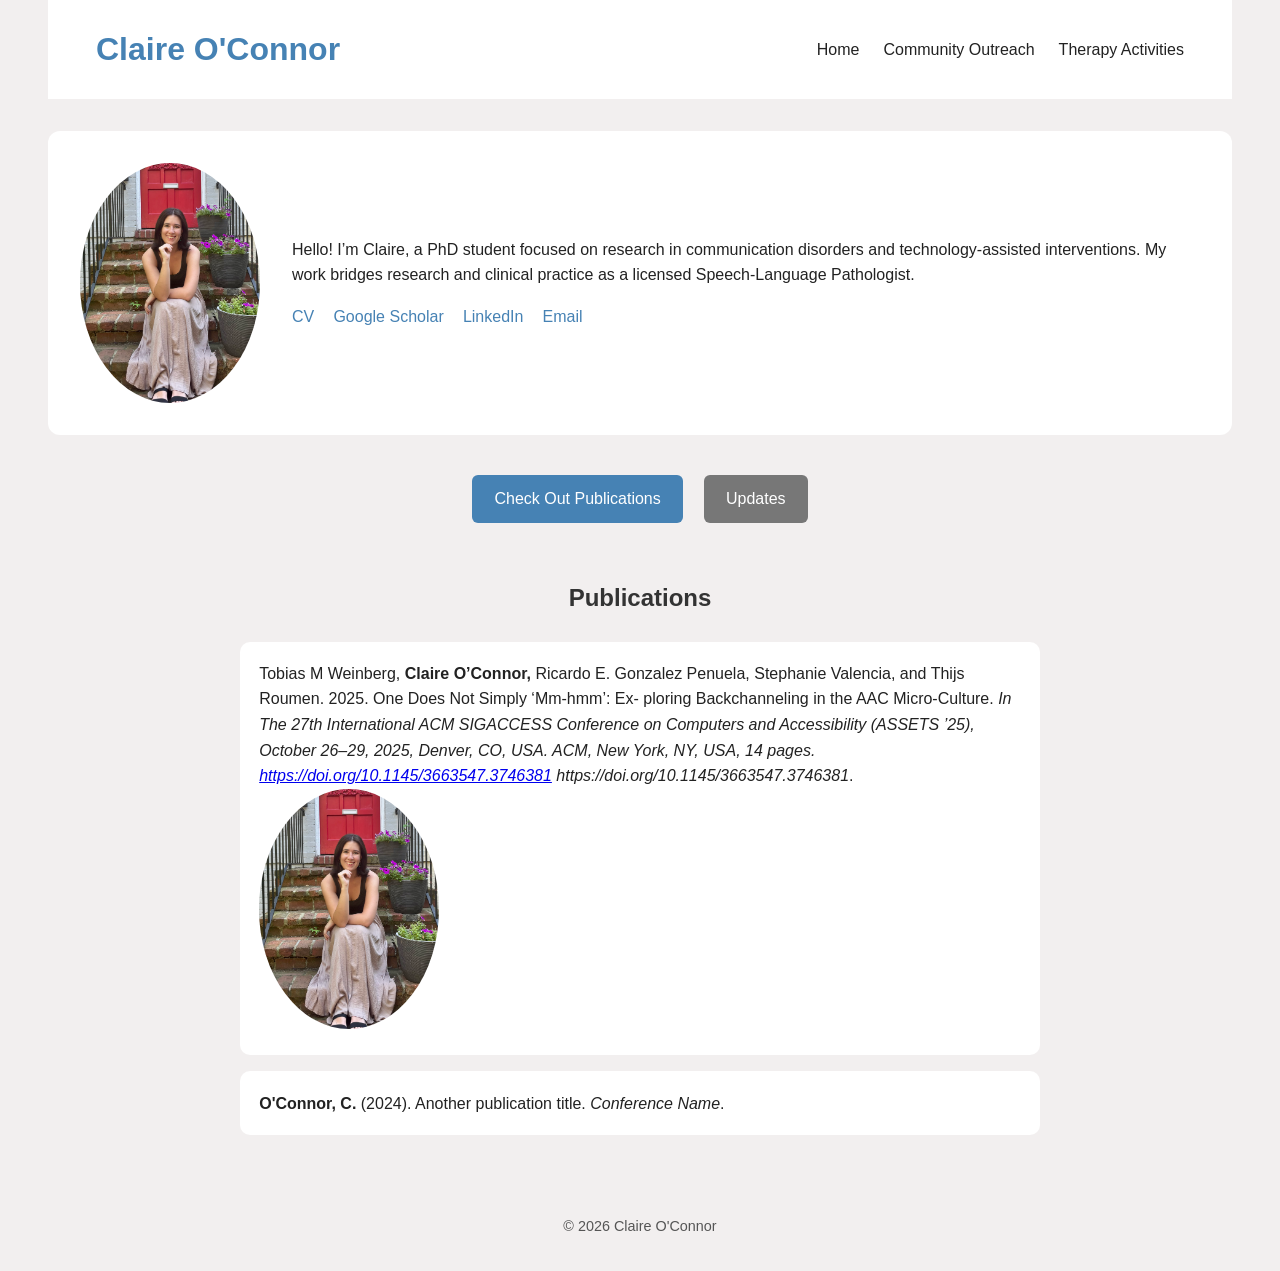
==== index.html @ fae5824e "Add clickable DOI link to citation in index.html Updated citation to include a clickable DOI link." ====
<!DOCTYPE html>
<html lang="en">
<head>
<meta charset="UTF-8">
<meta name="viewport" content="width=device-width, initial-scale=1.0">
<meta name="description" content="Home page of Claire O'Connor, PhD student and SLP.">
<title>Claire O'Connor - Home</title>
<link rel="stylesheet" href="style.css">
</head>
<body>
<header class="top-header">
  <h1>Claire O'Connor</h1>

  <!-- Top-right navigation -->
  <nav class="top-nav">
    <ul>
      <li><a href="index.html">Home</a></li>
      <li><a href="#">Community Outreach</a></li>
      <li><a href="#">Therapy Activities</a></li>
    </ul>
  </nav>
</header>

<main>
  <section id="intro">
    <div class="intro-card">

      <!-- IMAGE (now on LEFT) -->
      <img src="FullSizeRender.jpeg" alt="Claire O'Connor" class="profile-pic">

      <!-- BIO + LINKS -->
      <div class="bio">
        <p>
          Hello! I’m Claire, a PhD student focused on research in communication disorders and technology-assisted interventions. My work bridges research and clinical practice as a licensed Speech-Language Pathologist.
        </p>

        <!-- Navigation INSIDE white box -->
        <div class="bio-links">
          <a href="#CV_4.2026.pdf">CV</a>
          <a href="https://scholar.google.com/citations?user=1RlZTdcAAAAJ&hl=en">Google Scholar</a>
          <a href="https://www.linkedin.com/in/claireoconnor612/">LinkedIn</a>
          <a href="mailto:coconno5@umd.edu">Email</a>
        </div>
      </div>

    </div>
  </section>

  <!-- Buttons under white box -->
  <div class="main-buttons">
    <a href="#publications" class="button">Check Out Publications</a>
    <a href="#" class="button secondary">Updates</a>
  </div>
</main>

  <section id="publications" class="publications-section">
  <h2>Publications</h2>

  <div class="pub-card">
    <p>Tobias M Weinberg, <strong> Claire O’Connor, </strong> Ricardo E. Gonzalez Penuela, Stephanie
Valencia, and Thijs Roumen. 2025. One Does Not Simply ‘Mm-hmm’: Ex-
ploring Backchanneling in the AAC Micro-Culture. <em>In The 27th International
ACM SIGACCESS Conference on Computers and Accessibility (ASSETS ’25),
October 26–29, 2025, Denver, CO, USA. ACM, New York, NY, USA, 14 pages. <a href="#https://doi.org/10.1145/3663547.3746381">https://doi.org/10.1145/3663547.3746381</a>
  https://doi.org/10.1145/3663547.3746381</em>.</p>

    <!-- IMAGE (now on LEFT) -->
      <img src="FullSizeRender.jpeg" alt="Claire O'Connor" class="profile-pic">
  </div>

  <div class="pub-card">
    <p><strong>O'Connor, C.</strong> (2024). Another publication title. <em>Conference Name</em>.</p>
  </div>

</section>
<footer>
<p>&copy; 2026 Claire O'Connor</p>
</footer>
</body>
</html>
---- style.css ----
/* Reset default styles */
* {
  margin: 0;
  padding: 0;
  box-sizing: border-box;
}

body {
  font-family: 'Helvetica Neue', Helvetica, Arial, sans-serif;
  line-height: 1.6;
  background-color: #B0C4DE; /* Updated background color */
  color: #222;
  padding: 0 3rem;
}

/* Header styling (separate section) */
.top-header {
  background-color: white;
  padding: 1.5rem 3rem;
  display: flex;
  justify-content: space-between;
  align-items: center;
}

/* Name */
.top-header h1 {
  color: #4682B4;
  font-size: 2rem;
}

/* Top-right nav */
.top-nav ul {
  display: flex;
  gap: 1.5rem;
  list-style: none;
}

.top-nav a {
  text-decoration: none;
  color: #222;
  font-weight: 500;
}

/* White card */
.intro-card {
  background-color: white;
  padding: 2rem;
  border-radius: 12px;
  display: flex;
  align-items: center;
  gap: 2rem;
  margin-top: 2rem;
}

/* Image LEFT now */
.profile-pic {
  width: 180px;
  border-radius: 50%;
}

/* Bio */
.bio {
  flex: 1;
}

/* Links inside bio */
.bio-links {
  margin-top: 1rem;
  display: flex;
  gap: 1.2rem;
  flex-wrap: wrap;
}

.bio-links a {
  text-decoration: none;
  color: #4682B4;
  font-weight: 500;
}

/* Buttons under card */
.main-buttons {
  text-align: center;
  margin-top: 2rem;
}

.button {
  display: inline-block;
  margin: 0.5rem;
  padding: 0.7rem 1.4rem;
  background-color: #4682B4;
  color: white;
  text-decoration: none;
  border-radius: 6px;
}

.button.secondary {
  background-color: #777;
}

.publications-section {
  margin: 3rem auto;
  max-width: 800px;
  text-align: center;
}

.publications-section h2 {
  margin-bottom: 1.5rem;
  color: #333;
}

/* Each publication box */
.pub-card {
  background-color: white;
  padding: 1.2rem;
  border-radius: 10px;
  margin-bottom: 1rem;
  text-align: left;
}

/* Body background (keep your soft tone) */
body {
  background-color: #F2EFEF;
}

/* Footer */
footer {
  text-align: center;
  padding: 2rem 0;
  color: #555;
  font-size: 0.9rem;
}

/* Responsive for mobile */
@media (max-width: 700px) {
  body {
    padding: 0 1.5rem;
  }

  header {
    flex-direction: column;
    align-items: flex-start;
  }

  #intro {
    flex-direction: column;
    text-align: center;
  }

  #intro p {
    text-align: center;
  }

  .profile-pic {
    margin-top: 1rem;
  }

  nav ul {
    flex-direction: column;
    gap: 0.5rem;
    margin-bottom: 1rem;
  }
}
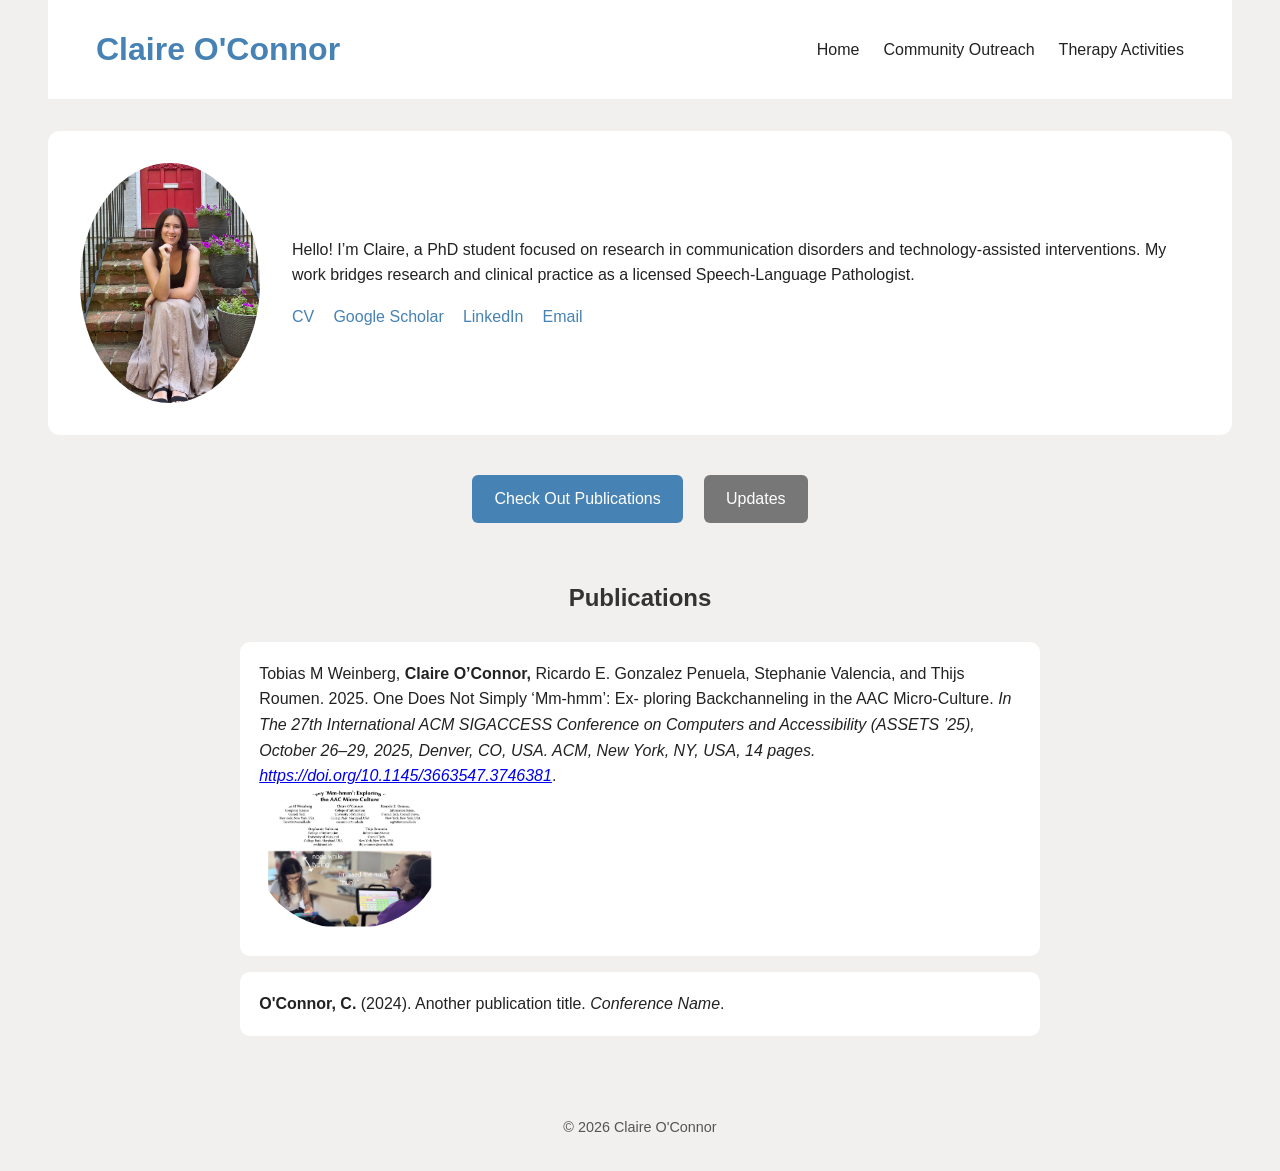
==== commit 87f0bd2a: "Fix reference link and update profile image Updated the reference link and image source in index.htm" ====
--- a/index.html
+++ b/index.html
@@ -61,11 +61,10 @@
 Valencia, and Thijs Roumen. 2025. One Does Not Simply ‘Mm-hmm’: Ex-
 ploring Backchanneling in the AAC Micro-Culture. <em>In The 27th International
 ACM SIGACCESS Conference on Computers and Accessibility (ASSETS ’25),
-October 26–29, 2025, Denver, CO, USA. ACM, New York, NY, USA, 14 pages. <a href="#https://doi.org/10.1145/3663547.3746381">https://doi.org/10.1145/3663547.3746381</a>
-  https://doi.org/10.1145/3663547.3746381</em>.</p>
+October 26–29, 2025, Denver, CO, USA. ACM, New York, NY, USA, 14 pages. <a href="#https://dl.acm.org/doi/full/10.1145/3663547.3746381">https://doi.org/10.1145/3663547.3746381</a></em>.</p>
 
     <!-- IMAGE (now on LEFT) -->
-      <img src="FullSizeRender.jpeg" alt="Claire O'Connor" class="profile-pic">
+      <img src="Weinberg_etal.2025.jpg" alt="Claire O'Connor" class="profile-pic">
   </div>
 
   <div class="pub-card">
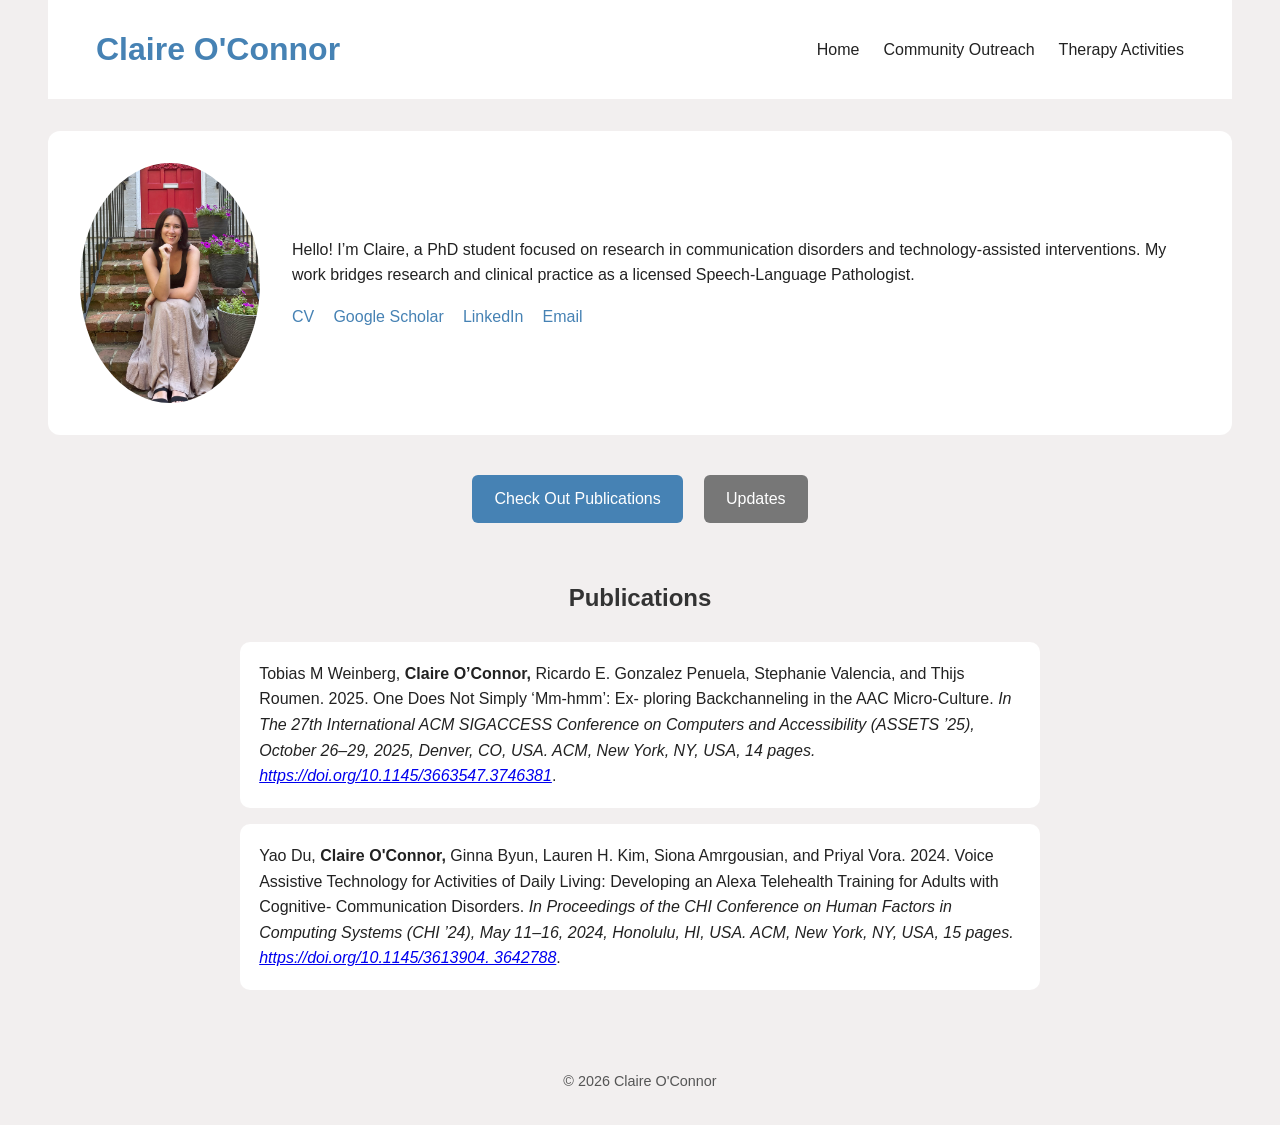
==== commit 0445006d: "Revise publication entries and remove image Updated publication details and removed an image element" ====
--- a/index.html
+++ b/index.html
@@ -62,13 +62,17 @@
 ploring Backchanneling in the AAC Micro-Culture. <em>In The 27th International
 ACM SIGACCESS Conference on Computers and Accessibility (ASSETS ’25),
 October 26–29, 2025, Denver, CO, USA. ACM, New York, NY, USA, 14 pages. <a href="#https://dl.acm.org/doi/full/10.1145/3663547.3746381">https://doi.org/10.1145/3663547.3746381</a></em>.</p>
-
-    <!-- IMAGE (now on LEFT) -->
-      <img src="Weinberg_etal.2025.jpg" alt="Claire O'Connor" class="profile-pic">
   </div>
 
   <div class="pub-card">
-    <p><strong>O'Connor, C.</strong> (2024). Another publication title. <em>Conference Name</em>.</p>
+    <p>Yao Du, <strong>Claire O'Connor,</strong> Ginna Byun, Lauren H. Kim, Siona Amrgousian,
+and Priyal Vora. 2024. Voice Assistive Technology for Activities of Daily
+Living: Developing an Alexa Telehealth Training for Adults with Cognitive-
+Communication Disorders. <em>In Proceedings of the CHI Conference on Human
+Factors in Computing Systems (CHI ’24), May 11–16, 2024, Honolulu, HI,
+USA. ACM, New York, NY, USA, 15 pages. <a href="# https://doi.org/10.1145/3613904.
+3642788">https://doi.org/10.1145/3613904.
+3642788</a></em>.</p>
   </div>
 
 </section>
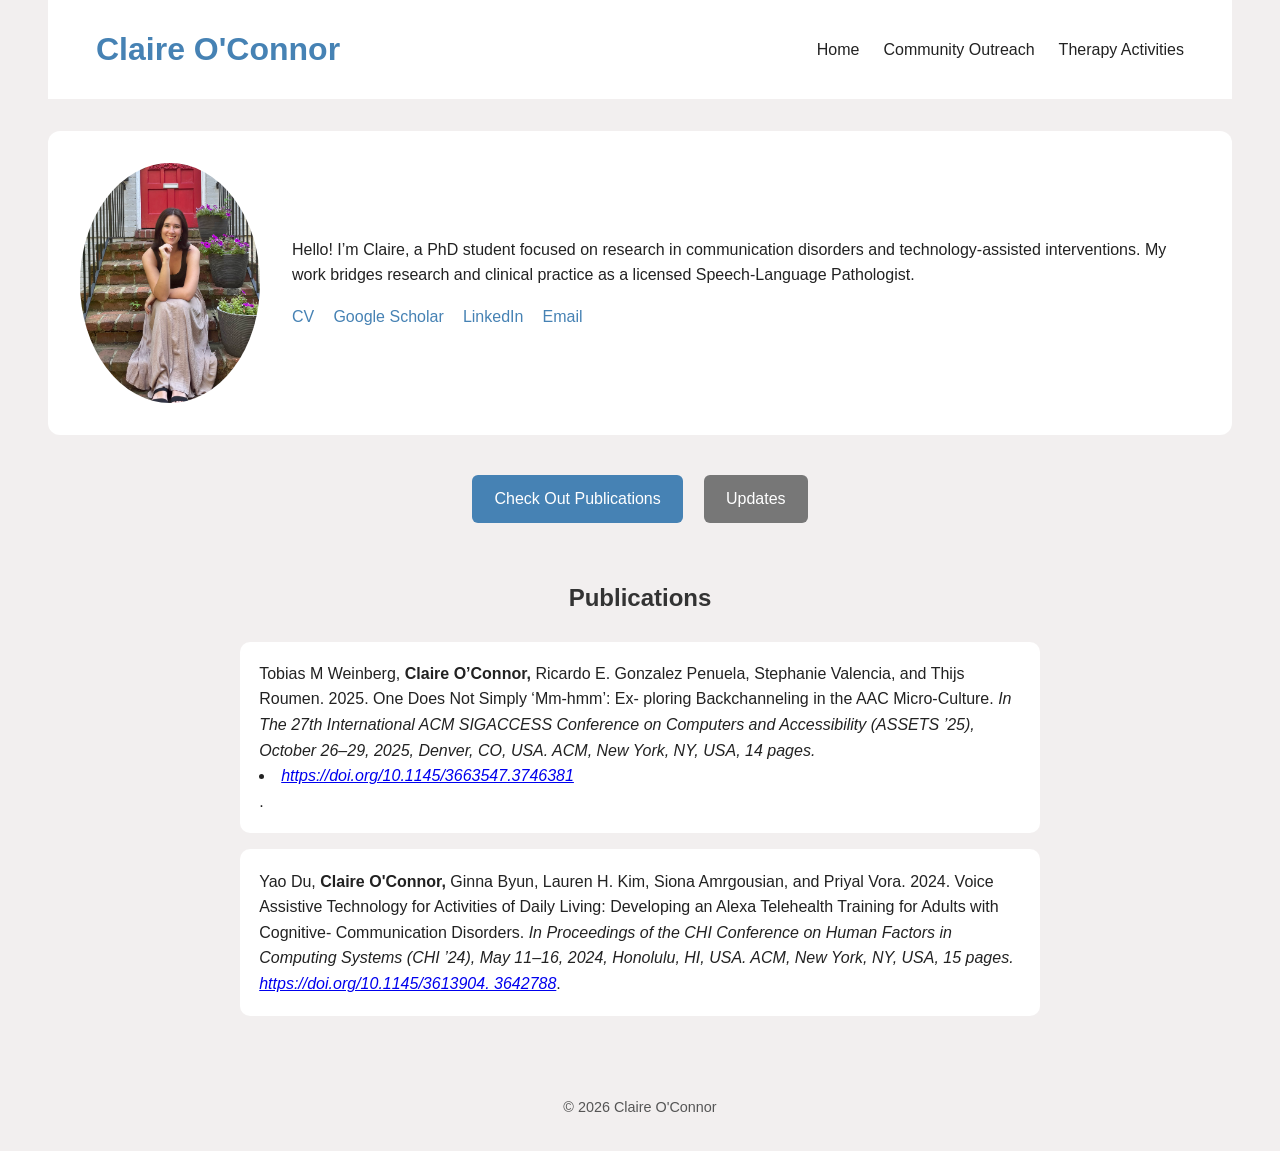
==== commit 5fa04429: "Fix HTML structure for citation link" ====
--- a/index.html
+++ b/index.html
@@ -61,7 +61,7 @@
 Valencia, and Thijs Roumen. 2025. One Does Not Simply ‘Mm-hmm’: Ex-
 ploring Backchanneling in the AAC Micro-Culture. <em>In The 27th International
 ACM SIGACCESS Conference on Computers and Accessibility (ASSETS ’25),
-October 26–29, 2025, Denver, CO, USA. ACM, New York, NY, USA, 14 pages. <a href="#https://dl.acm.org/doi/full/10.1145/3663547.3746381">https://doi.org/10.1145/3663547.3746381</a></em>.</p>
+October 26–29, 2025, Denver, CO, USA. ACM, New York, NY, USA, 14 pages. <li><a href="#https://dl.acm.org/doi/full/10.1145/3663547.3746381">https://doi.org/10.1145/3663547.3746381</a></li></em>.</p>
   </div>
 
   <div class="pub-card">
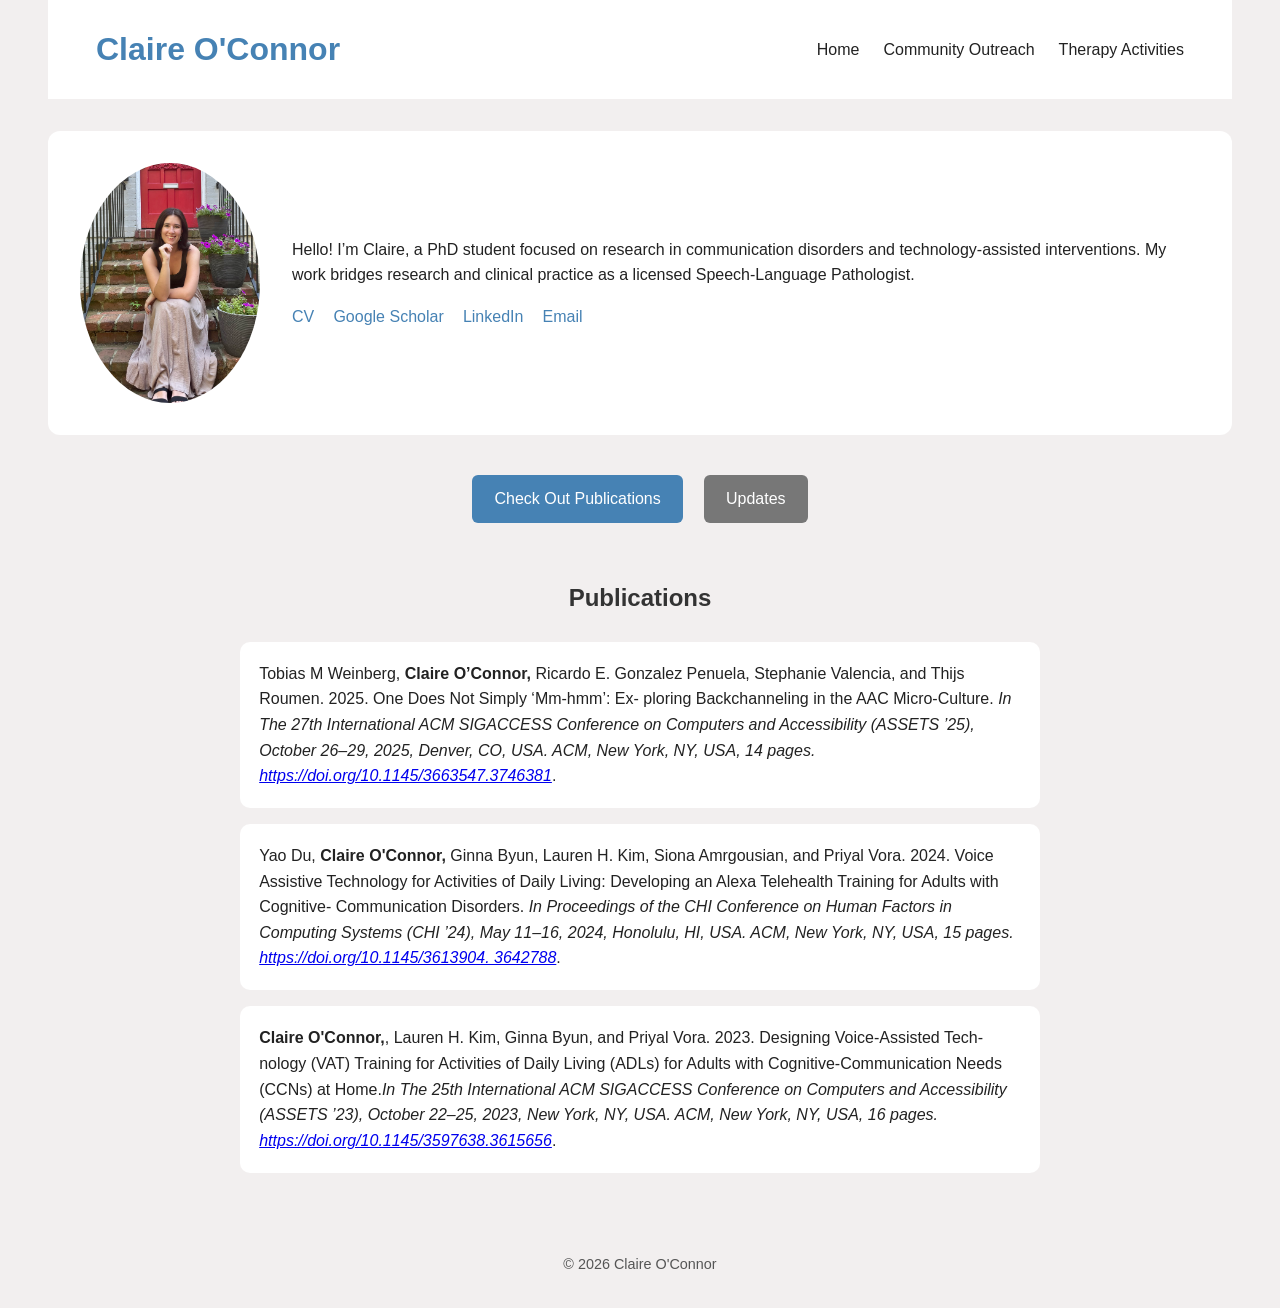
==== commit 9d27735f: "Fix HTML formatting and update publication entries" ====
--- a/index.html
+++ b/index.html
@@ -61,7 +61,7 @@
 Valencia, and Thijs Roumen. 2025. One Does Not Simply ‘Mm-hmm’: Ex-
 ploring Backchanneling in the AAC Micro-Culture. <em>In The 27th International
 ACM SIGACCESS Conference on Computers and Accessibility (ASSETS ’25),
-October 26–29, 2025, Denver, CO, USA. ACM, New York, NY, USA, 14 pages. <li><a href="#https://dl.acm.org/doi/full/10.1145/3663547.3746381">https://doi.org/10.1145/3663547.3746381</a></li></em>.</p>
+October 26–29, 2025, Denver, CO, USA. ACM, New York, NY, USA, 14 pages. <a href="#https://dl.acm.org/doi/full/10.1145/3663547.3746381">https://doi.org/10.1145/3663547.3746381</a></em>.</p>
   </div>
 
   <div class="pub-card">
@@ -70,9 +70,16 @@
 Living: Developing an Alexa Telehealth Training for Adults with Cognitive-
 Communication Disorders. <em>In Proceedings of the CHI Conference on Human
 Factors in Computing Systems (CHI ’24), May 11–16, 2024, Honolulu, HI,
-USA. ACM, New York, NY, USA, 15 pages. <a href="# https://doi.org/10.1145/3613904.
+USA. ACM, New York, NY, USA, 15 pages. <a href="#https://doi.org/10.1145/3613904.
 3642788">https://doi.org/10.1145/3613904.
 3642788</a></em>.</p>
+  </div>
+
+  <div class="pub-card">
+    <p><strong>Claire O'Connor,</strong>, Lauren H. Kim, Ginna Byun, and Priyal Vora. 2023. Designing Voice-Assisted Tech-
+nology (VAT) Training for Activities of Daily Living (ADLs) for Adults with
+Cognitive-Communication Needs (CCNs) at Home.<em>In The 25th International ACM SIGACCESS Conference on Computers and Accessibility (ASSETS ’23),
+October 22–25, 2023, New York, NY, USA. ACM, New York, NY, USA, 16 pages. <a href="#https://doi.org/10.1145/3597638.3615656">https://doi.org/10.1145/3597638.3615656</a></em>.</p>
   </div>
 
 </section>
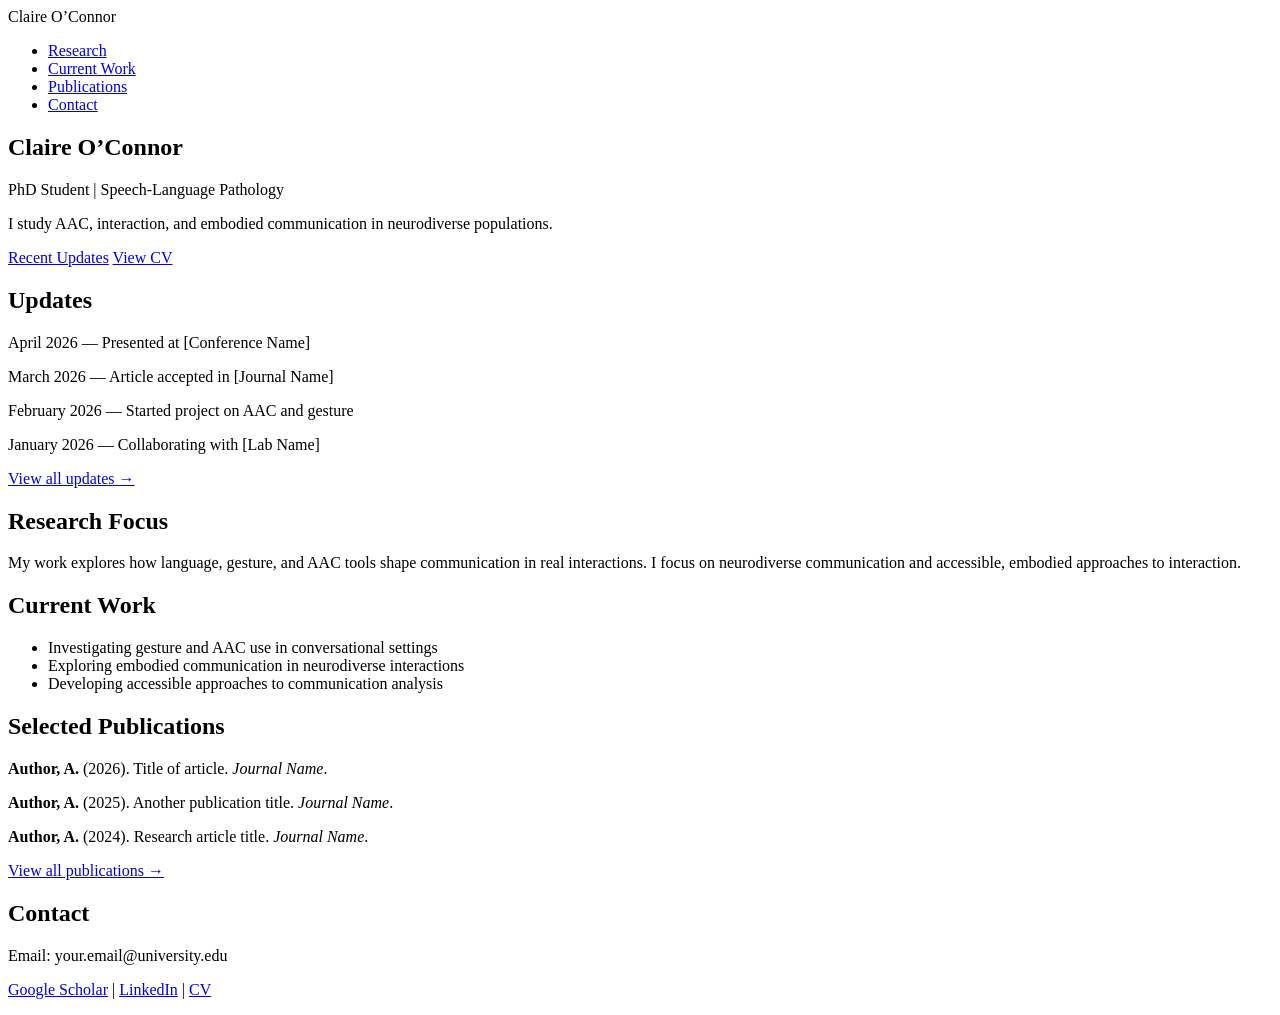
==== commit e69f7d69: "Refactor index.html for improved layout and navigation Updated the structure and content of the inde" ====
--- a/index.html
+++ b/index.html
@@ -1,90 +1,105 @@
 <!DOCTYPE html>
 <html lang="en">
 <head>
-<meta charset="UTF-8">
-<meta name="viewport" content="width=device-width, initial-scale=1.0">
-<meta name="description" content="Home page of Claire O'Connor, PhD student and SLP.">
-<title>Claire O'Connor - Home</title>
-<link rel="stylesheet" href="style.css">
+  <meta charset="UTF-8">
+  <meta name="viewport" content="width=device-width, initial-scale=1.0">
+  <title>Claire O'Connor</title>
+  <link rel="stylesheet" href="styles.css">
 </head>
 <body>
-<header class="top-header">
-  <h1>Claire O'Connor</h1>
 
-  <!-- Top-right navigation -->
-  <nav class="top-nav">
-    <ul>
-      <li><a href="index.html">Home</a></li>
-      <li><a href="#">Community Outreach</a></li>
-      <li><a href="#">Therapy Activities</a></li>
-    </ul>
-  </nav>
-</header>
+  <!-- Navigation -->
+  <header class="site-header">
+    <nav class="nav-container">
+      <div class="logo">Claire O’Connor</div>
+      <ul class="nav-links">
+        <li><a href="#research">Research</a></li>
+        <li><a href="#work">Current Work</a></li>
+        <li><a href="#publications">Publications</a></li>
+        <li><a href="#contact">Contact</a></li>
+      </ul>
+    </nav>
+  </header>
 
-<main>
-  <section id="intro">
-    <div class="intro-card">
-
-      <!-- IMAGE (now on LEFT) -->
-      <img src="FullSizeRender.jpeg" alt="Claire O'Connor" class="profile-pic">
-
-      <!-- BIO + LINKS -->
-      <div class="bio">
+  <!-- Hero -->
+  <section class="hero">
+    <div class="container hero-grid">
+      <div class="hero-text">
+        <h1>Claire O’Connor</h1>
+        <p class="subtitle">PhD Student | Speech-Language Pathology</p>
         <p>
-          Hello! I’m Claire, a PhD student focused on research in communication disorders and technology-assisted interventions. My work bridges research and clinical practice as a licensed Speech-Language Pathologist.
+          I study AAC, interaction, and embodied communication in neurodiverse populations.
         </p>
-
-        <!-- Navigation INSIDE white box -->
-        <div class="bio-links">
-          <a href="#CV_4.2026.pdf">CV</a>
-          <a href="https://scholar.google.com/citations?user=1RlZTdcAAAAJ&hl=en">Google Scholar</a>
-          <a href="https://www.linkedin.com/in/claireoconnor612/">LinkedIn</a>
-          <a href="mailto:coconno5@umd.edu">Email</a>
+        <div class="hero-buttons">
+          <a href="#updates" class="button-outline">Recent Updates</a>
+          <a href="cv.pdf" class="button-outline">View CV</a>
         </div>
       </div>
-
     </div>
   </section>
 
-  <!-- Buttons under white box -->
-  <div class="main-buttons">
-    <a href="#publications" class="button">Check Out Publications</a>
-    <a href="#" class="button secondary">Updates</a>
-  </div>
-</main>
+  <!-- Updates -->
+  <section id="updates" class="updates-section">
+    <div class="container">
+      <h2>Updates</h2>
+      <div class="updates-list">
+        <p><span class="date">April 2026</span> — Presented at [Conference Name]</p>
+        <p><span class="date">March 2026</span> — Article accepted in [Journal Name]</p>
+        <p><span class="date">February 2026</span> — Started project on AAC and gesture</p>
+        <p><span class="date">January 2026</span> — Collaborating with [Lab Name]</p>
+      </div>
+      <a href="updates.html" class="updates-link">View all updates →</a>
+    </div>
+  </section>
 
-  <section id="publications" class="publications-section">
-  <h2>Publications</h2>
+  <!-- Research -->
+  <section id="research" class="content-section">
+    <div class="container">
+      <h2>Research Focus</h2>
+      <p>
+        My work explores how language, gesture, and AAC tools shape communication in real interactions.
+        I focus on neurodiverse communication and accessible, embodied approaches to interaction.
+      </p>
+    </div>
+  </section>
 
-  <div class="pub-card">
-    <p>Tobias M Weinberg, <strong> Claire O’Connor, </strong> Ricardo E. Gonzalez Penuela, Stephanie
-Valencia, and Thijs Roumen. 2025. One Does Not Simply ‘Mm-hmm’: Ex-
-ploring Backchanneling in the AAC Micro-Culture. <em>In The 27th International
-ACM SIGACCESS Conference on Computers and Accessibility (ASSETS ’25),
-October 26–29, 2025, Denver, CO, USA. ACM, New York, NY, USA, 14 pages. <a href="#https://dl.acm.org/doi/full/10.1145/3663547.3746381">https://doi.org/10.1145/3663547.3746381</a></em>.</p>
-  </div>
+  <!-- Current Work -->
+  <section id="work" class="content-section alt-bg">
+    <div class="container">
+      <h2>Current Work</h2>
+      <ul class="work-list">
+        <li>Investigating gesture and AAC use in conversational settings</li>
+        <li>Exploring embodied communication in neurodiverse interactions</li>
+        <li>Developing accessible approaches to communication analysis</li>
+      </ul>
+    </div>
+  </section>
 
-  <div class="pub-card">
-    <p>Yao Du, <strong>Claire O'Connor,</strong> Ginna Byun, Lauren H. Kim, Siona Amrgousian,
-and Priyal Vora. 2024. Voice Assistive Technology for Activities of Daily
-Living: Developing an Alexa Telehealth Training for Adults with Cognitive-
-Communication Disorders. <em>In Proceedings of the CHI Conference on Human
-Factors in Computing Systems (CHI ’24), May 11–16, 2024, Honolulu, HI,
-USA. ACM, New York, NY, USA, 15 pages. <a href="#https://doi.org/10.1145/3613904.
-3642788">https://doi.org/10.1145/3613904.
-3642788</a></em>.</p>
-  </div>
+  <!-- Publications -->
+  <section id="publications" class="content-section">
+    <div class="container">
+      <h2>Selected Publications</h2>
+      <div class="pub-list">
+        <p><strong>Author, A.</strong> (2026). Title of article. <em>Journal Name</em>.</p>
+        <p><strong>Author, A.</strong> (2025). Another publication title. <em>Journal Name</em>.</p>
+        <p><strong>Author, A.</strong> (2024). Research article title. <em>Journal Name</em>.</p>
+      </div>
+      <a href="publications.html" class="updates-link">View all publications →</a>
+    </div>
+  </section>
 
-  <div class="pub-card">
-    <p><strong>Claire O'Connor,</strong>, Lauren H. Kim, Ginna Byun, and Priyal Vora. 2023. Designing Voice-Assisted Tech-
-nology (VAT) Training for Activities of Daily Living (ADLs) for Adults with
-Cognitive-Communication Needs (CCNs) at Home.<em>In The 25th International ACM SIGACCESS Conference on Computers and Accessibility (ASSETS ’23),
-October 22–25, 2023, New York, NY, USA. ACM, New York, NY, USA, 16 pages. <a href="#https://doi.org/10.1145/3597638.3615656">https://doi.org/10.1145/3597638.3615656</a></em>.</p>
-  </div>
+  <!-- Contact -->
+  <footer id="contact" class="site-footer">
+    <div class="container">
+      <h2>Contact</h2>
+      <p>Email: your.email@university.edu</p>
+      <p>
+        <a href="#">Google Scholar</a> |
+        <a href="#">LinkedIn</a> |
+        <a href="#">CV</a>
+      </p>
+    </div>
+  </footer>
 
-</section>
-<footer>
-<p>&copy; 2026 Claire O'Connor</p>
-</footer>
 </body>
 </html>
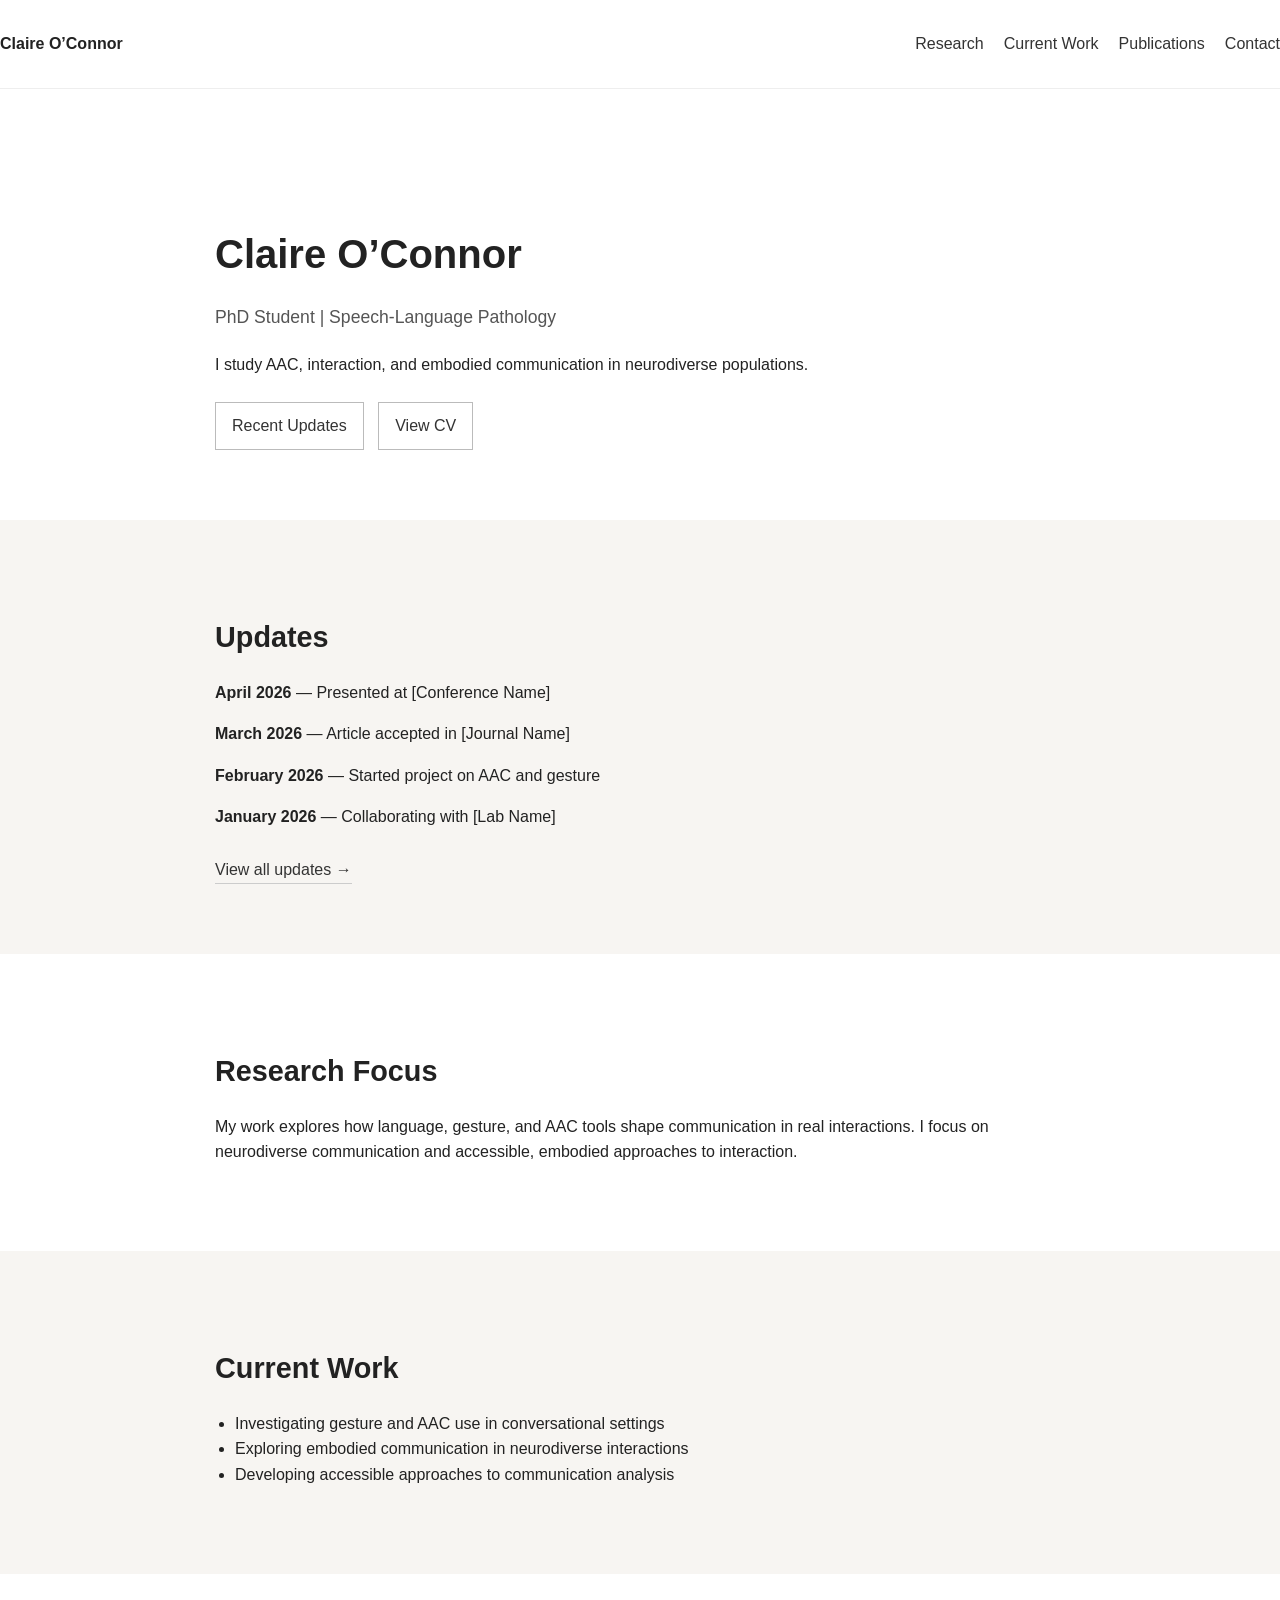
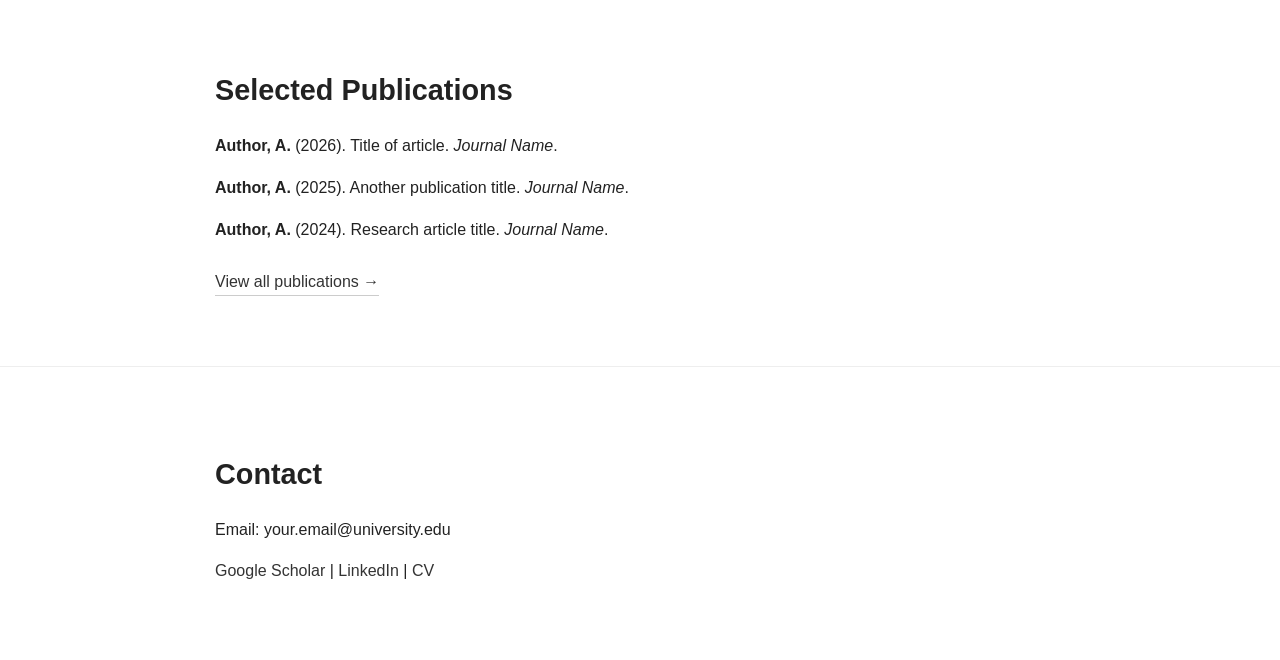
==== commit 8e4203e1: "Fix stylesheet link from styles.css to style.css" ====
--- a/index.html
+++ b/index.html
@@ -4,7 +4,7 @@
   <meta charset="UTF-8">
   <meta name="viewport" content="width=device-width, initial-scale=1.0">
   <title>Claire O'Connor</title>
-  <link rel="stylesheet" href="styles.css">
+  <link rel="stylesheet" href="style.css">
 </head>
 <body>
 
--- a/style.css
+++ b/style.css
@@ -0,0 +1,132 @@
+html {
+  scroll-behavior: smooth;
+}
+
+body {
+  margin: 0;
+  font-family: Arial, sans-serif;
+  color: #222;
+  background: #ffffff;
+  line-height: 1.6;
+}
+
+.container {
+  width: 90%;
+  max-width: 850px;
+  margin: 0 auto;
+}
+
+/* Header */
+.site-header {
+  position: sticky;
+  top: 0;
+  background: white;
+  border-bottom: 1px solid #eee;
+}
+
+.nav-container {
+  display: flex;
+  justify-content: space-between;
+  align-items: center;
+  padding: 15px 0;
+}
+
+.logo {
+  font-weight: 600;
+}
+
+.nav-links {
+  list-style: none;
+  display: flex;
+  gap: 20px;
+}
+
+.nav-links a {
+  text-decoration: none;
+  color: #333;
+}
+
+/* Hero */
+.hero {
+  padding: 100px 20px 70px;
+}
+
+.hero h1 {
+  font-size: 2.5rem;
+  margin-bottom: 10px;
+}
+
+.subtitle {
+  font-size: 1.1rem;
+  margin-bottom: 20px;
+  color: #555;
+}
+
+.hero-buttons {
+  margin-top: 25px;
+}
+
+.button-outline {
+  display: inline-block;
+  margin-right: 10px;
+  padding: 10px 16px;
+  border: 1px solid #bbb;
+  text-decoration: none;
+  color: #333;
+}
+
+.button-outline:hover {
+  border-color: #333;
+}
+
+/* Sections */
+.content-section,
+.updates-section {
+  padding: 70px 20px;
+}
+
+.alt-bg,
+.updates-section {
+  background-color: #f7f5f2;
+}
+
+h2 {
+  margin-bottom: 20px;
+  font-size: 1.8rem;
+}
+
+.work-list {
+  padding-left: 20px;
+}
+
+.pub-list p,
+.updates-list p {
+  margin-bottom: 12px;
+}
+
+.date {
+  font-weight: 600;
+}
+
+.updates-link {
+  display: inline-block;
+  margin-top: 15px;
+  text-decoration: none;
+  color: #333;
+  border-bottom: 1px solid #ccc;
+}
+
+.updates-link:hover {
+  border-color: #333;
+}
+
+/* Footer */
+.site-footer {
+  padding: 60px 20px;
+  border-top: 1px solid #eee;
+}
+
+.site-footer a {
+  color: #333;
+  text-decoration: none;
+}
